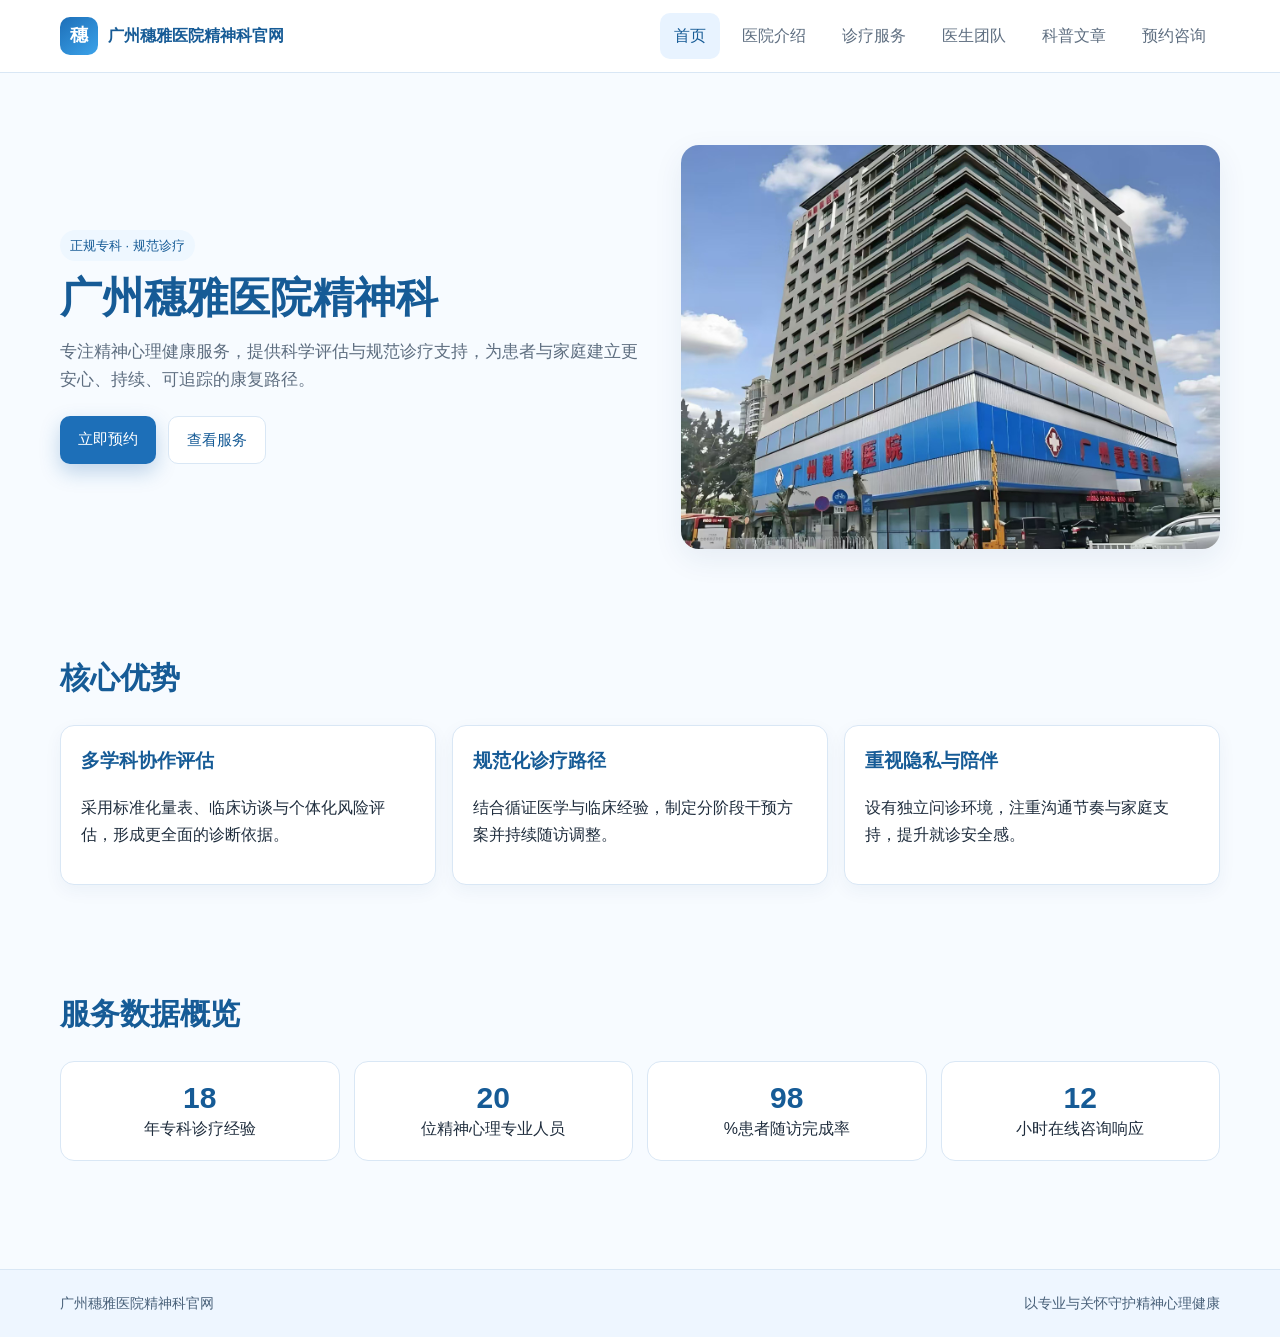
==== index.html @ 17bfadef "Add files via upload" ====
<!DOCTYPE html>
<html lang="zh-CN">
  <head>
    <meta charset="UTF-8" />
    <meta name="viewport" content="width=device-width, initial-scale=1.0" />
    <title>广州穗雅医院精神科官网 - 首页</title>
    <link rel="stylesheet" href="styles.css" />
  </head>
  <body data-page="index">
    <header class="site-header">
      <div class="container nav-wrap">
        <a class="brand" href="index.html">
          <span class="brand-logo">穗</span>
          <span>广州穗雅医院精神科官网</span>
        </a>
        <button class="menu-toggle" type="button">菜单</button>
        <nav class="site-nav">
          <a href="index.html" data-page="index">首页</a>
          <a href="about.html" data-page="about">医院介绍</a>
          <a href="services.html" data-page="services">诊疗服务</a>
          <a href="doctors.html" data-page="doctors">医生团队</a>
          <a href="articles.html" data-page="articles">科普文章</a>
          <a href="contact.html" data-page="contact">预约咨询</a>
        </nav>
      </div>
    </header>

    <main>
      <section class="hero">
        <div class="container hero-grid">
          <div class="reveal">
            <span class="badge">正规专科 · 规范诊疗</span>
            <h1>广州穗雅医院精神科</h1>
            <p>专注精神心理健康服务，提供科学评估与规范诊疗支持，为患者与家庭建立更安心、持续、可追踪的康复路径。</p>
            <div class="hero-actions">
              <a class="btn btn-primary" href="contact.html">立即预约</a>
              <a class="btn btn-secondary" href="services.html">查看服务</a>
            </div>
          </div>
          <div class="hero-card reveal">
            <img src="hospital-suiya.jpg" alt="穗雅医院环境展示图" />
          </div>
        </div>
      </section>

      <section class="section">
        <div class="container">
          <h2 class="section-title reveal">核心优势</h2>
          <div class="grid grid-3">
            <article class="card reveal">
              <h3>多学科协作评估</h3>
              <p>采用标准化量表、临床访谈与个体化风险评估，形成更全面的诊断依据。</p>
            </article>
            <article class="card reveal">
              <h3>规范化诊疗路径</h3>
              <p>结合循证医学与临床经验，制定分阶段干预方案并持续随访调整。</p>
            </article>
            <article class="card reveal">
              <h3>重视隐私与陪伴</h3>
              <p>设有独立问诊环境，注重沟通节奏与家庭支持，提升就诊安全感。</p>
            </article>
          </div>
        </div>
      </section>

      <section class="section">
        <div class="container">
          <h2 class="section-title reveal">服务数据概览</h2>
          <div class="stats">
            <div class="stat reveal">
              <strong data-count="18">0</strong>
              年专科诊疗经验
            </div>
            <div class="stat reveal">
              <strong data-count="20">0</strong>
              位精神心理专业人员
            </div>
            <div class="stat reveal">
              <strong data-count="98">0</strong>
              %患者随访完成率
            </div>
            <div class="stat reveal">
              <strong data-count="12">0</strong>
              小时在线咨询响应
            </div>
          </div>
        </div>
      </section>
    </main>

    <footer class="site-footer">
      <div class="container footer-inner">
        <span>广州穗雅医院精神科官网</span>
        <span>以专业与关怀守护精神心理健康</span>
      </div>
    </footer>
    <script src="script.js"></script>
  </body>
</html>
---- styles.css ----
:root {
  --primary: #1d6fb8;
  --primary-dark: #165b96;
  --primary-soft: #e8f3ff;
  --bg: #f7fbff;
  --text: #1f2d3d;
  --muted: #5e6e80;
  --white: #ffffff;
  --border: #d9e7f5;
  --success: #2f9e73;
  --shadow: 0 10px 30px rgba(20, 64, 110, 0.08);
}

* {
  box-sizing: border-box;
}

html,
body {
  margin: 0;
  padding: 0;
  font-family: "Microsoft YaHei", "PingFang SC", "Segoe UI", Arial, sans-serif;
  color: var(--text);
  background: var(--bg);
  line-height: 1.65;
}

a {
  color: inherit;
  text-decoration: none;
}

img {
  max-width: 100%;
  display: block;
}

.container {
  width: min(1160px, 92%);
  margin: 0 auto;
}

.site-header {
  position: sticky;
  top: 0;
  z-index: 20;
  background: rgba(255, 255, 255, 0.95);
  backdrop-filter: blur(6px);
  border-bottom: 1px solid var(--border);
}

.nav-wrap {
  display: flex;
  align-items: center;
  justify-content: space-between;
  min-height: 72px;
  gap: 16px;
}

.brand {
  display: flex;
  align-items: center;
  gap: 10px;
  font-weight: 700;
  color: var(--primary-dark);
}

.brand-logo {
  width: 38px;
  height: 38px;
  border-radius: 10px;
  background: linear-gradient(140deg, var(--primary), #3ca3ea);
  display: grid;
  place-items: center;
  color: var(--white);
  font-size: 18px;
}

.menu-toggle {
  display: none;
  border: 1px solid var(--border);
  background: var(--white);
  border-radius: 10px;
  padding: 8px 10px;
  color: var(--primary-dark);
}

.site-nav {
  display: flex;
  gap: 8px;
  flex-wrap: wrap;
}

.site-nav a {
  padding: 10px 14px;
  border-radius: 10px;
  color: var(--muted);
  transition: 0.25s ease;
}

.site-nav a:hover,
.site-nav a.active {
  color: var(--primary-dark);
  background: var(--primary-soft);
}

.hero {
  padding: 72px 0 52px;
}

.hero-grid {
  display: grid;
  grid-template-columns: 1.1fr 1fr;
  gap: 28px;
  align-items: center;
}

.hero h1 {
  margin: 0 0 14px;
  font-size: clamp(28px, 4vw, 42px);
  line-height: 1.2;
  color: var(--primary-dark);
}

.hero p {
  margin: 0 0 22px;
  color: var(--muted);
  font-size: 17px;
}

.hero-actions {
  display: flex;
  gap: 12px;
  flex-wrap: wrap;
}

.btn {
  padding: 11px 18px;
  border-radius: 10px;
  border: none;
  cursor: pointer;
  font-size: 15px;
  transition: transform 0.2s ease, box-shadow 0.25s ease, background 0.25s ease;
}

.btn-primary {
  background: var(--primary);
  color: var(--white);
  box-shadow: 0 8px 20px rgba(20, 96, 167, 0.25);
}

.btn-primary:hover {
  background: var(--primary-dark);
  transform: translateY(-1px);
}

.btn-secondary {
  background: var(--white);
  color: var(--primary-dark);
  border: 1px solid var(--border);
}

.btn-secondary:hover {
  background: var(--primary-soft);
}

.hero-card {
  border-radius: 18px;
  overflow: hidden;
  box-shadow: var(--shadow);
  background: var(--white);
}

.hero-placeholder {
  min-height: 300px;
  background: linear-gradient(140deg, #c9e8ff, #eaf5ff);
  display: grid;
  place-items: center;
  color: var(--primary-dark);
  font-size: 18px;
  text-align: center;
  padding: 20px;
}

.section {
  padding: 52px 0;
}

.section-title {
  margin: 0 0 22px;
  color: var(--primary-dark);
  font-size: clamp(22px, 3vw, 30px);
}

.section-desc {
  margin: -12px 0 24px;
  color: var(--muted);
}

.grid {
  display: grid;
  gap: 16px;
}

.grid-3 {
  grid-template-columns: repeat(3, minmax(0, 1fr));
}

.grid-2 {
  grid-template-columns: repeat(2, minmax(0, 1fr));
}

.card {
  background: var(--white);
  border-radius: 14px;
  padding: 20px;
  border: 1px solid var(--border);
  box-shadow: 0 6px 18px rgba(15, 63, 112, 0.05);
  transition: transform 0.2s ease, box-shadow 0.25s ease;
}

.card:hover {
  transform: translateY(-3px);
  box-shadow: 0 12px 24px rgba(15, 63, 112, 0.1);
}

.card h3 {
  margin-top: 0;
  color: var(--primary-dark);
}

.stats {
  display: grid;
  gap: 14px;
  grid-template-columns: repeat(4, minmax(0, 1fr));
}

.stat {
  background: var(--white);
  border-radius: 14px;
  padding: 18px;
  border: 1px solid var(--border);
  text-align: center;
}

.stat strong {
  display: block;
  color: var(--primary-dark);
  font-size: 30px;
  line-height: 1.2;
}

.badge {
  display: inline-flex;
  align-items: center;
  gap: 6px;
  background: #eef7ff;
  color: var(--primary-dark);
  padding: 5px 10px;
  border-radius: 999px;
  font-size: 13px;
  margin-bottom: 12px;
}

.timeline {
  border-left: 2px solid var(--border);
  margin-left: 10px;
  padding-left: 18px;
}

.timeline-item {
  position: relative;
  margin-bottom: 18px;
}

.timeline-item::before {
  content: "";
  position: absolute;
  left: -26px;
  top: 8px;
  width: 10px;
  height: 10px;
  border-radius: 50%;
  background: var(--primary);
}

.doctor-card .meta {
  color: var(--muted);
  font-size: 14px;
}

.article-list .card {
  display: grid;
  gap: 8px;
}

.article-date {
  color: var(--muted);
  font-size: 13px;
}

.article-detail {
  background: var(--white);
  border: 1px solid var(--border);
  border-radius: 14px;
  padding: 22px;
}

.contact-layout {
  display: grid;
  grid-template-columns: 1.15fr 1fr;
  gap: 18px;
}

form .field {
  margin-bottom: 12px;
}

label {
  display: inline-block;
  margin-bottom: 4px;
  font-weight: 600;
  color: #2a3b4e;
}

input,
select,
textarea {
  width: 100%;
  padding: 10px 11px;
  border: 1px solid var(--border);
  border-radius: 10px;
  font: inherit;
  color: var(--text);
  background: #fff;
}

textarea {
  min-height: 104px;
  resize: vertical;
}

.notice {
  font-size: 13px;
  color: var(--muted);
}

.success-msg {
  margin-top: 10px;
  color: var(--success);
  display: none;
}

.site-footer {
  margin-top: 56px;
  border-top: 1px solid var(--border);
  background: #eef6ff;
}

.footer-inner {
  padding: 22px 0;
  color: #49617a;
  display: flex;
  justify-content: space-between;
  flex-wrap: wrap;
  gap: 8px;
  font-size: 14px;
}

.reveal {
  opacity: 0;
  transform: translateY(16px);
  transition: 0.5s ease;
}

.reveal.in-view {
  opacity: 1;
  transform: translateY(0);
}

@media (max-width: 980px) {
  .hero-grid,
  .contact-layout,
  .grid-3,
  .grid-2 {
    grid-template-columns: 1fr;
  }

  .stats {
    grid-template-columns: repeat(2, minmax(0, 1fr));
  }
}

@media (max-width: 760px) {
  .menu-toggle {
    display: inline-flex;
  }

  .site-nav {
    position: absolute;
    left: 4%;
    right: 4%;
    top: 72px;
    background: var(--white);
    border: 1px solid var(--border);
    border-radius: 12px;
    box-shadow: var(--shadow);
    padding: 10px;
    display: none;
    flex-direction: column;
  }

  .site-nav.open {
    display: flex;
  }

  .stats {
    grid-template-columns: 1fr;
  }
}
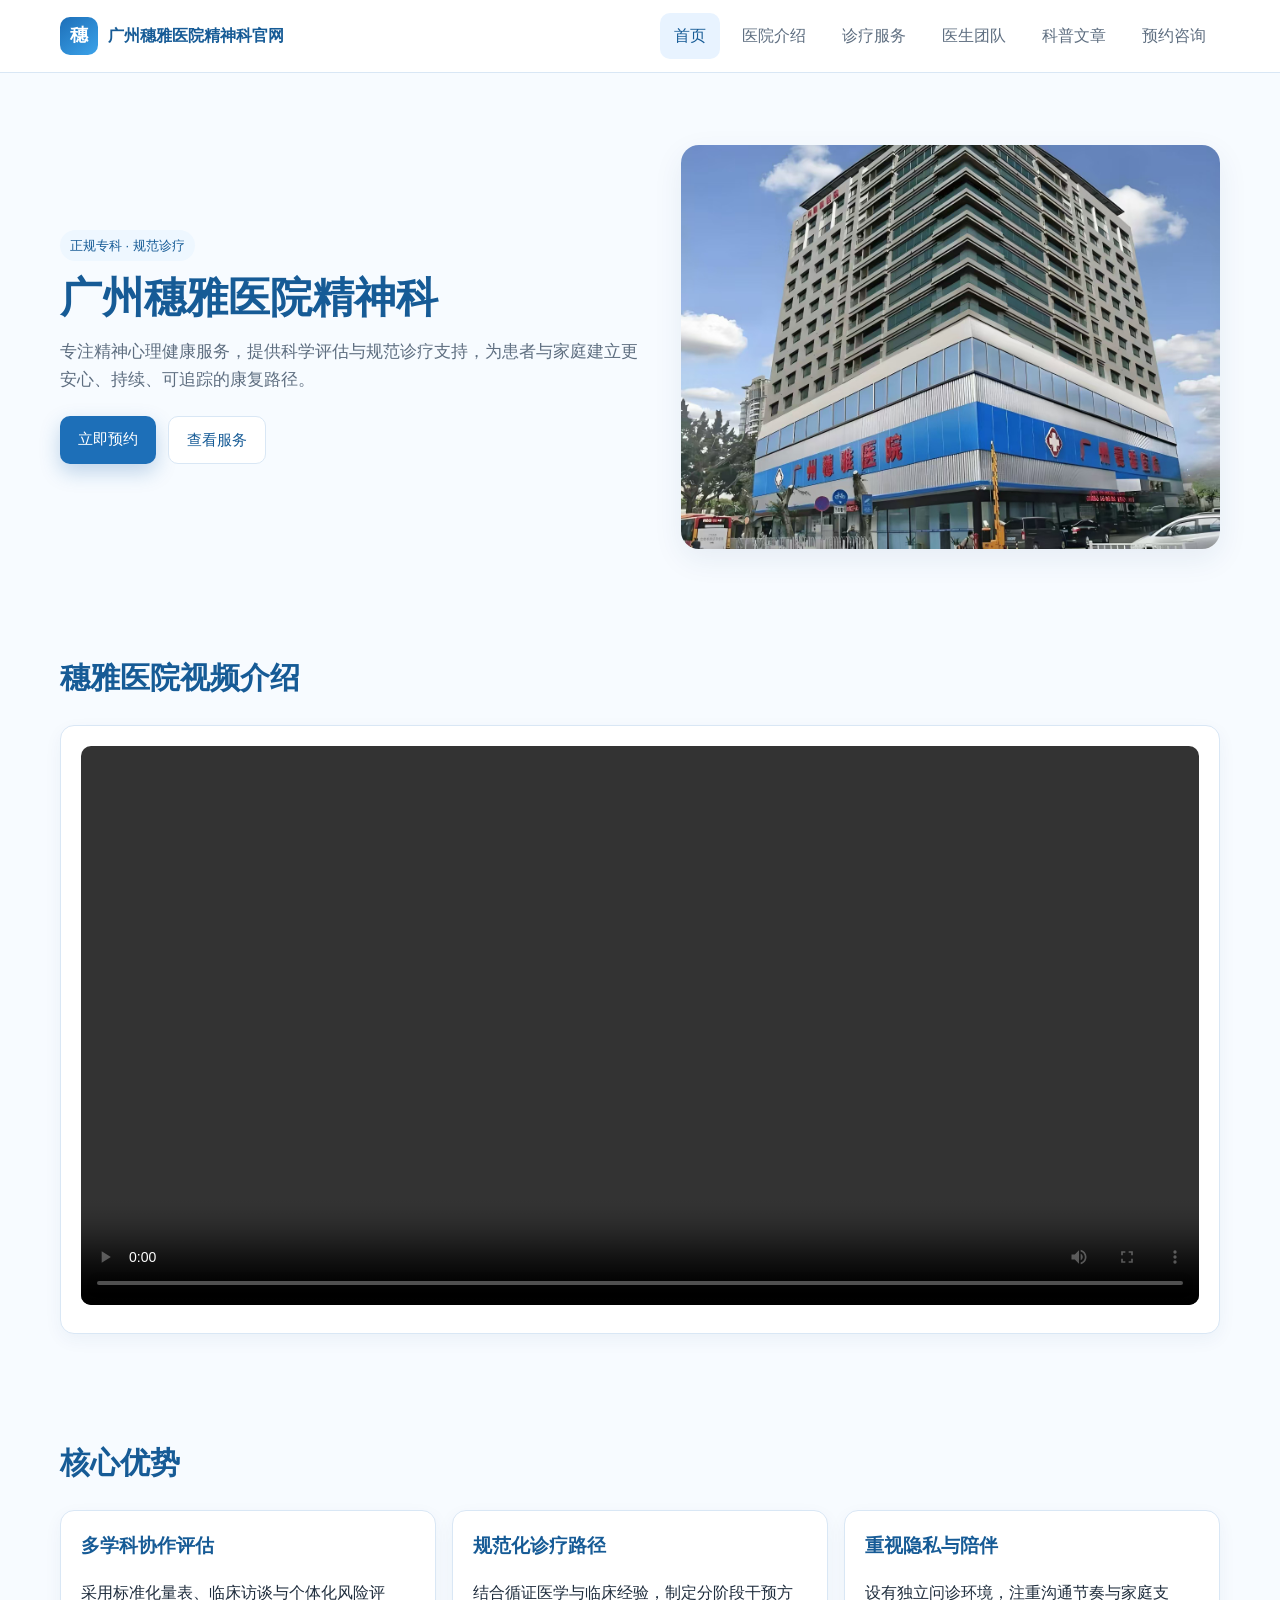
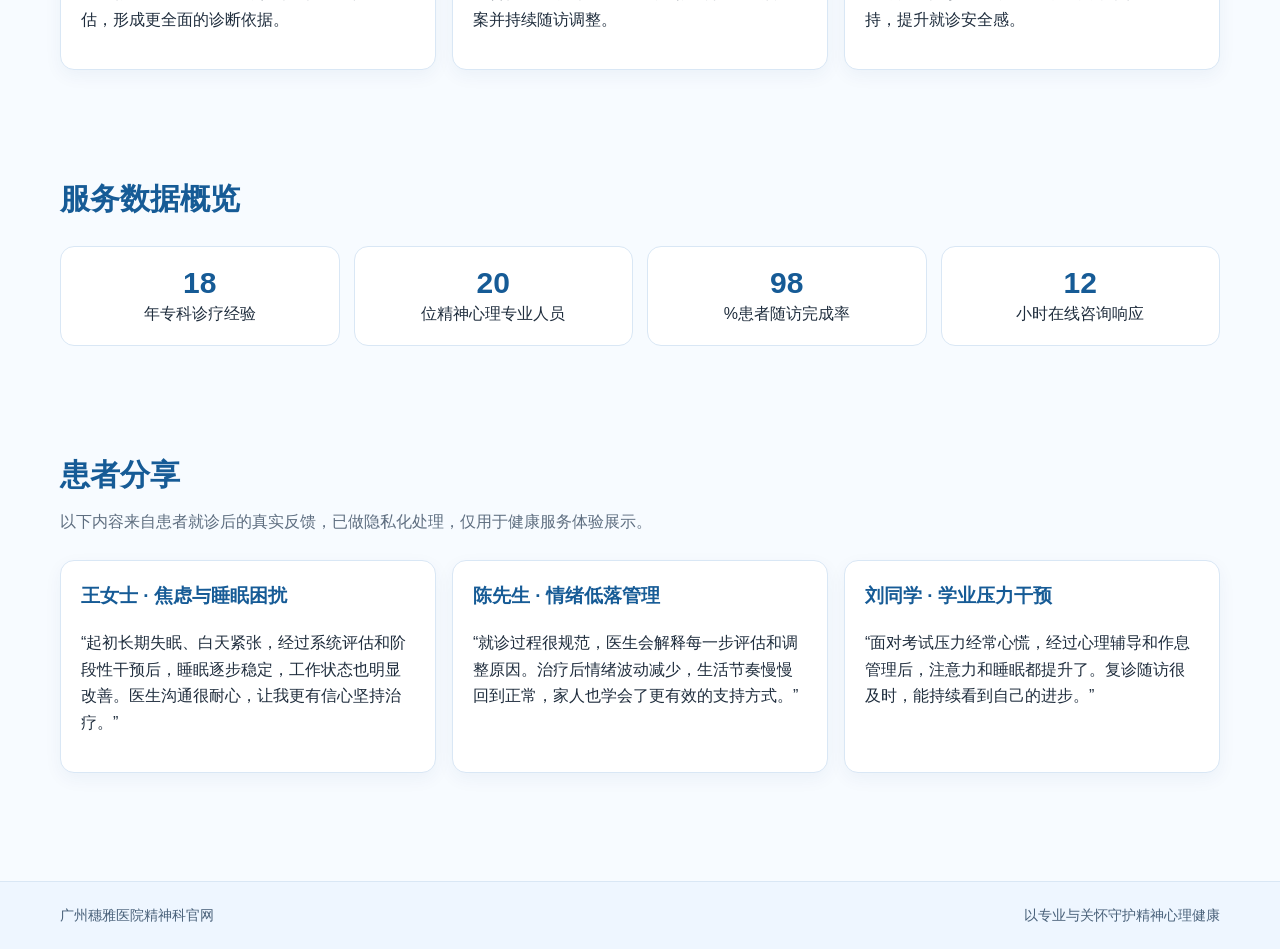
==== commit 52b53748: "Add files via upload" ====
--- a/index.html
+++ b/index.html
@@ -1,99 +1,132 @@
-<!DOCTYPE html>
-<html lang="zh-CN">
-  <head>
-    <meta charset="UTF-8" />
-    <meta name="viewport" content="width=device-width, initial-scale=1.0" />
-    <title>广州穗雅医院精神科官网 - 首页</title>
-    <link rel="stylesheet" href="styles.css" />
-  </head>
-  <body data-page="index">
-    <header class="site-header">
-      <div class="container nav-wrap">
-        <a class="brand" href="index.html">
-          <span class="brand-logo">穗</span>
-          <span>广州穗雅医院精神科官网</span>
-        </a>
-        <button class="menu-toggle" type="button">菜单</button>
-        <nav class="site-nav">
-          <a href="index.html" data-page="index">首页</a>
-          <a href="about.html" data-page="about">医院介绍</a>
-          <a href="services.html" data-page="services">诊疗服务</a>
-          <a href="doctors.html" data-page="doctors">医生团队</a>
-          <a href="articles.html" data-page="articles">科普文章</a>
-          <a href="contact.html" data-page="contact">预约咨询</a>
-        </nav>
-      </div>
-    </header>
-
-    <main>
-      <section class="hero">
-        <div class="container hero-grid">
-          <div class="reveal">
-            <span class="badge">正规专科 · 规范诊疗</span>
-            <h1>广州穗雅医院精神科</h1>
-            <p>专注精神心理健康服务，提供科学评估与规范诊疗支持，为患者与家庭建立更安心、持续、可追踪的康复路径。</p>
-            <div class="hero-actions">
-              <a class="btn btn-primary" href="contact.html">立即预约</a>
-              <a class="btn btn-secondary" href="services.html">查看服务</a>
-            </div>
-          </div>
-          <div class="hero-card reveal">
-            <img src="hospital-suiya.jpg" alt="穗雅医院环境展示图" />
-          </div>
-        </div>
-      </section>
-
-      <section class="section">
-        <div class="container">
-          <h2 class="section-title reveal">核心优势</h2>
-          <div class="grid grid-3">
-            <article class="card reveal">
-              <h3>多学科协作评估</h3>
-              <p>采用标准化量表、临床访谈与个体化风险评估，形成更全面的诊断依据。</p>
-            </article>
-            <article class="card reveal">
-              <h3>规范化诊疗路径</h3>
-              <p>结合循证医学与临床经验，制定分阶段干预方案并持续随访调整。</p>
-            </article>
-            <article class="card reveal">
-              <h3>重视隐私与陪伴</h3>
-              <p>设有独立问诊环境，注重沟通节奏与家庭支持，提升就诊安全感。</p>
-            </article>
-          </div>
-        </div>
-      </section>
-
-      <section class="section">
-        <div class="container">
-          <h2 class="section-title reveal">服务数据概览</h2>
-          <div class="stats">
-            <div class="stat reveal">
-              <strong data-count="18">0</strong>
-              年专科诊疗经验
-            </div>
-            <div class="stat reveal">
-              <strong data-count="20">0</strong>
-              位精神心理专业人员
-            </div>
-            <div class="stat reveal">
-              <strong data-count="98">0</strong>
-              %患者随访完成率
-            </div>
-            <div class="stat reveal">
-              <strong data-count="12">0</strong>
-              小时在线咨询响应
-            </div>
-          </div>
-        </div>
-      </section>
-    </main>
-
-    <footer class="site-footer">
-      <div class="container footer-inner">
-        <span>广州穗雅医院精神科官网</span>
-        <span>以专业与关怀守护精神心理健康</span>
-      </div>
-    </footer>
-    <script src="script.js"></script>
-  </body>
+﻿<!DOCTYPE html>
+<html lang="zh-CN">
+  <head>
+    <meta charset="UTF-8" />
+    <meta name="viewport" content="width=device-width, initial-scale=1.0" />
+    <title>广州穗雅医院精神科官网 - 首页</title>
+    <link rel="stylesheet" href="styles.css" />
+  </head>
+  <body data-page="index">
+    <header class="site-header">
+      <div class="container nav-wrap">
+        <a class="brand" href="index.html">
+          <span class="brand-logo">穗</span>
+          <span>广州穗雅医院精神科官网</span>
+        </a>
+        <button class="menu-toggle" type="button">菜单</button>
+        <nav class="site-nav">
+          <a href="index.html" data-page="index">首页</a>
+          <a href="about.html" data-page="about">医院介绍</a>
+          <a href="services.html" data-page="services">诊疗服务</a>
+          <a href="doctors.html" data-page="doctors">医生团队</a>
+          <a href="articles.html" data-page="articles">科普文章</a>
+          <a href="contact.html" data-page="contact">预约咨询</a>
+        </nav>
+      </div>
+    </header>
+
+    <main>
+      <section class="hero">
+        <div class="container hero-grid">
+          <div class="reveal">
+            <span class="badge">正规专科 · 规范诊疗</span>
+            <h1>广州穗雅医院精神科</h1>
+            <p>专注精神心理健康服务，提供科学评估与规范诊疗支持，为患者与家庭建立更安心、持续、可追踪的康复路径。</p>
+            <div class="hero-actions">
+              <a class="btn btn-primary" href="contact.html">立即预约</a>
+              <a class="btn btn-secondary" href="services.html">查看服务</a>
+            </div>
+          </div>
+          <div class="hero-card reveal">
+            <img src="hospital-suiya.jpg" alt="穗雅医院环境展示图" />
+          </div>
+        </div>
+      </section>
+
+      <section class="section">
+        <div class="container">
+          <h2 class="section-title reveal">穗雅医院视频介绍</h2>
+          <article class="card reveal">
+            <video controls preload="metadata" style="width: 100%; border-radius: 10px">
+              <source src="videos/hospital-intro-h264.mp4" type="video/mp4" />
+              您的浏览器暂不支持视频播放，请升级浏览器后重试。
+            </video>
+          </article>
+        </div>
+      </section>
+
+      <section class="section">
+        <div class="container">
+          <h2 class="section-title reveal">核心优势</h2>
+          <div class="grid grid-3">
+            <article class="card reveal">
+              <h3>多学科协作评估</h3>
+              <p>采用标准化量表、临床访谈与个体化风险评估，形成更全面的诊断依据。</p>
+            </article>
+            <article class="card reveal">
+              <h3>规范化诊疗路径</h3>
+              <p>结合循证医学与临床经验，制定分阶段干预方案并持续随访调整。</p>
+            </article>
+            <article class="card reveal">
+              <h3>重视隐私与陪伴</h3>
+              <p>设有独立问诊环境，注重沟通节奏与家庭支持，提升就诊安全感。</p>
+            </article>
+          </div>
+        </div>
+      </section>
+
+      <section class="section">
+        <div class="container">
+          <h2 class="section-title reveal">服务数据概览</h2>
+          <div class="stats">
+            <div class="stat reveal">
+              <strong data-count="18">0</strong>
+              年专科诊疗经验
+            </div>
+            <div class="stat reveal">
+              <strong data-count="20">0</strong>
+              位精神心理专业人员
+            </div>
+            <div class="stat reveal">
+              <strong data-count="98">0</strong>
+              %患者随访完成率
+            </div>
+            <div class="stat reveal">
+              <strong data-count="12">0</strong>
+              小时在线咨询响应
+            </div>
+          </div>
+        </div>
+      </section>
+
+      <section class="section">
+        <div class="container">
+          <h2 class="section-title reveal">患者分享</h2>
+          <p class="section-desc reveal">以下内容来自患者就诊后的真实反馈，已做隐私化处理，仅用于健康服务体验展示。</p>
+          <div class="grid grid-3">
+            <article class="card reveal">
+              <h3>王女士 · 焦虑与睡眠困扰</h3>
+              <p>“起初长期失眠、白天紧张，经过系统评估和阶段性干预后，睡眠逐步稳定，工作状态也明显改善。医生沟通很耐心，让我更有信心坚持治疗。”</p>
+            </article>
+            <article class="card reveal">
+              <h3>陈先生 · 情绪低落管理</h3>
+              <p>“就诊过程很规范，医生会解释每一步评估和调整原因。治疗后情绪波动减少，生活节奏慢慢回到正常，家人也学会了更有效的支持方式。”</p>
+            </article>
+            <article class="card reveal">
+              <h3>刘同学 · 学业压力干预</h3>
+              <p>“面对考试压力经常心慌，经过心理辅导和作息管理后，注意力和睡眠都提升了。复诊随访很及时，能持续看到自己的进步。”</p>
+            </article>
+          </div>
+        </div>
+      </section>
+    </main>
+
+    <footer class="site-footer">
+      <div class="container footer-inner">
+        <span>广州穗雅医院精神科官网</span>
+        <span>以专业与关怀守护精神心理健康</span>
+      </div>
+    </footer>
+    <script src="script.js"></script>
+  </body>
 </html>
